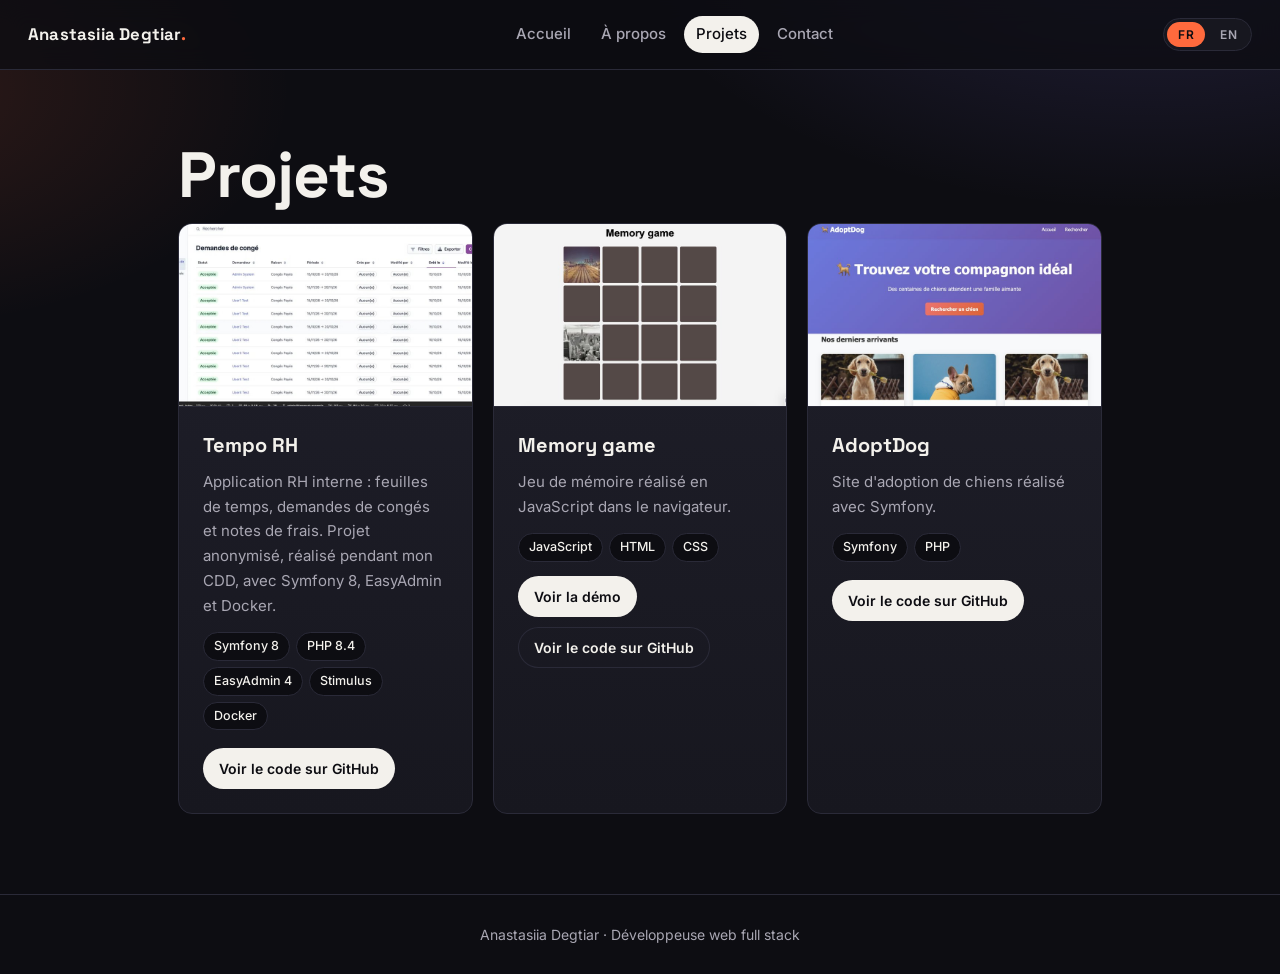
==== work.html @ 731a6011 "Add files via upload" ====
<!DOCTYPE html>
<html lang="fr">
<head>
<meta charset="UTF-8">
<meta name="viewport" content="width=device-width, initial-scale=1.0">
<title>Projets – Anastasiia Degtiar</title>
<meta name="description" content="Projets d'Anastasiia Degtiar, développeuse web full stack junior (PHP, Symfony)">
<link rel="icon" href="favicon.svg" type="image/svg+xml">
<link rel="stylesheet" href="style.css">
</head>
<body>
<header class="top">
  <a class="brand" href="index.html">Anastasiia Degtiar</a>
  <nav>
    <a href="index.html" data-fr="Accueil" data-en="Home">Accueil</a>
    <a href="about.html" data-fr="À propos" data-en="About">À propos</a>
    <a href="work.html" class="actif" data-fr="Projets" data-en="Work">Projets</a>
    <a href="contact.html" data-fr="Contact" data-en="Contact">Contact</a>
  </nav>
  <div class="lang"><button data-lang="fr" class="actif">FR</button><button data-lang="en">EN</button></div>
</header>
<main>
  <h1 data-fr="Projets" data-en="Work">Projets</h1>
  <div class="cartes">

    <article class="carte">
      <img class="vignette" src="images/tempo-rh.jpg" alt="Aperçu de Tempo RH">
      <div class="corps">
        <h3>Tempo RH</h3>
        <p data-fr="Application RH interne : feuilles de temps, demandes de congés et notes de frais. Projet anonymisé, réalisé pendant mon CDD, avec Symfony 8, EasyAdmin et Docker." data-en="Internal HR application: timesheets, leave requests and expense reports. Anonymised project, built during my fixed-term contract, with Symfony 8, EasyAdmin and Docker.">Application RH interne : feuilles de temps, demandes de congés et notes de frais. Projet anonymisé, réalisé pendant mon CDD, avec Symfony 8, EasyAdmin et Docker.</p>
        <div class="tags"><span>Symfony 8</span><span>PHP 8.4</span><span>EasyAdmin 4</span><span>Stimulus</span><span>Docker</span></div>
        <a class="bouton" href="https://github.com/Anastasia-ITIAM/tempo-rh" target="_blank" rel="noopener" data-fr="Voir le code sur GitHub" data-en="View code on GitHub">Voir le code sur GitHub</a>
      </div>
    </article>

    <article class="carte">
      <img class="vignette" src="images/memory-game.jpg" alt="Aperçu du memory game">
      <div class="corps">
        <h3>Memory game</h3>
        <p data-fr="Jeu de mémoire réalisé en JavaScript dans le navigateur." data-en="Memory game built in JavaScript for the browser.">Jeu de mémoire réalisé en JavaScript dans le navigateur.</p>
        <div class="tags"><span>JavaScript</span><span>HTML</span><span>CSS</span></div>
        <div class="actions">
          <a class="bouton" href="demos/memory-game/index.html" target="_blank" rel="noopener" data-fr="Voir la démo" data-en="View demo">Voir la démo</a>
          <a class="bouton bouton-secondaire" href="https://github.com/Anastasia-ITIAM/memory-game" target="_blank" rel="noopener" data-fr="Voir le code sur GitHub" data-en="View code on GitHub">Voir le code sur GitHub</a>
        </div>
      </div>
    </article>


    <article class="carte">
      <img class="vignette" src="images/adoptdog.jpg" alt="Aperçu d'AdoptDog">
      <div class="corps">
        <h3>AdoptDog</h3>
        <p data-fr="Site d'adoption de chiens réalisé avec Symfony." data-en="Dog adoption website built with Symfony.">Site d'adoption de chiens réalisé avec Symfony.</p>
        <div class="tags"><span>Symfony</span><span>PHP</span></div>
        <a class="bouton" href="https://github.com/Anastasia-ITIAM/adoptdog" target="_blank" rel="noopener" data-fr="Voir le code sur GitHub" data-en="View code on GitHub">Voir le code sur GitHub</a>
      </div>
    </article>

  </div>
</main>
<footer><span data-fr="Anastasiia Degtiar · Développeuse web full stack" data-en="Anastasiia Degtiar · Full stack web developer">Anastasiia Degtiar · Développeuse web full stack</span></footer>
<script src="lang.js"></script>
</body>
</html>
---- style.css ----
@import url("https://fonts.googleapis.com/css2?family=Space+Grotesk:wght@500;700&family=Inter:wght@400;500;600&display=swap");

:root {
  --fond: #0d0d12;
  --surface: #17171f;
  --surface-2: #1f1f2a;
  --texte: #f3f1ec;
  --texte-doux: #a9a7b3;
  --accent: #ff6a3d;
  --accent-2: #8b7bff;
  --ligne: #2a2a38;
  --rayon: 14px;
}

* { box-sizing: border-box; }
html, body { margin: 0; padding: 0; }

body {
  font-family: "Inter", system-ui, -apple-system, "Helvetica Neue", Arial, sans-serif;
  background:
    radial-gradient(900px 500px at 90% -10%, rgba(139, 123, 255, 0.18), transparent 60%),
    radial-gradient(700px 400px at -10% 10%, rgba(255, 106, 61, 0.14), transparent 60%),
    var(--fond);
  background-attachment: fixed;
  color: var(--texte);
  line-height: 1.65;
  font-size: 17px;
  min-height: 100vh;
  display: flex;
  flex-direction: column;
}

::selection { background: var(--accent); color: #0d0d12; }

/* Barre de navigation */
header.top {
  display: flex; justify-content: space-between; align-items: center; flex-wrap: wrap; gap: 12px;
  padding: 16px 28px;
  background: rgba(13, 13, 18, 0.75);
  backdrop-filter: blur(12px);
  -webkit-backdrop-filter: blur(12px);
  border-bottom: 1px solid var(--ligne);
  position: sticky; top: 0; z-index: 10;
}
header.top .brand {
  font-family: "Space Grotesk", sans-serif; font-weight: 700; font-size: 1.05rem;
  color: var(--texte); text-decoration: none; letter-spacing: 0.2px;
}
header.top .brand::after { content: "."; color: var(--accent); }
nav { display: flex; flex-wrap: wrap; gap: 6px; }
nav a {
  color: var(--texte-doux); text-decoration: none; font-size: 15px; font-weight: 500;
  padding: 6px 12px; border-radius: 999px; transition: color .2s, background .2s;
}
nav a:hover { color: var(--texte); background: var(--surface-2); }
nav a.actif { color: var(--fond); background: var(--texte); }

.lang { display: flex; gap: 4px; background: var(--surface); padding: 3px; border-radius: 999px; border: 1px solid var(--ligne); }
.lang button {
  background: none; border: 0; color: var(--texte-doux); cursor: pointer;
  font: 600 12px "Inter", sans-serif; letter-spacing: 0.5px;
  padding: 5px 11px; border-radius: 999px; transition: all .2s;
}
.lang button.actif { background: var(--accent); color: #0d0d12; }

/* Contenu */
main { max-width: 980px; width: 100%; margin: 0 auto; padding: 72px 28px 80px; flex: 1; }

h1 {
  font-family: "Space Grotesk", sans-serif; font-weight: 700;
  font-size: clamp(2.4rem, 6vw, 4rem); line-height: 1.05; margin: 0 0 14px; letter-spacing: -1px;
}
h1 + .role, .role { color: var(--accent); font-weight: 600; font-size: 1.1rem; margin: 0 0 22px; }

h2 {
  font-family: "Space Grotesk", sans-serif; font-weight: 700;
  font-size: 1.35rem; color: var(--texte); margin: 56px 0 18px;
  display: flex; align-items: center; gap: 12px;
}
h2::after { content: ""; flex: 1; height: 1px; background: var(--ligne); }

p { margin: 0 0 16px; color: var(--texte-doux); max-width: 70ch; }

/* Boutons-liens */
.liens { display: flex; flex-wrap: wrap; gap: 12px; margin-top: 28px; }
.liens a {
  display: inline-flex; align-items: center; gap: 8px;
  padding: 11px 20px; border-radius: 999px; text-decoration: none;
  font-weight: 600; font-size: 15px;
  background: var(--texte); color: var(--fond);
  transition: transform .2s, box-shadow .2s, background .2s;
}
.liens a:nth-child(2) { background: transparent; color: var(--texte); box-shadow: inset 0 0 0 1px var(--ligne); }
.liens a:nth-child(3) { background: transparent; color: var(--texte); box-shadow: inset 0 0 0 1px var(--ligne); }
.liens a:hover { transform: translateY(-2px); box-shadow: 0 10px 30px -10px rgba(255, 106, 61, 0.6); }
.liens a:nth-child(2):hover, .liens a:nth-child(3):hover { box-shadow: inset 0 0 0 1px var(--accent); color: var(--accent); }

/* Cartes projets */
.cartes { display: grid; grid-template-columns: repeat(auto-fit, minmax(270px, 1fr)); gap: 20px; }
.carte {
  position: relative; overflow: hidden;
  background: linear-gradient(180deg, var(--surface-2), var(--surface));
  border: 1px solid var(--ligne); border-radius: var(--rayon);
  padding: 0; transition: transform .25s, border-color .25s, box-shadow .25s;
}
.carte::before {
  content: ""; position: absolute; inset: 0 0 auto 0; height: 3px;
  background: linear-gradient(90deg, var(--accent), var(--accent-2));
  transform: scaleX(0); transform-origin: left; transition: transform .35s;
}
.carte:hover { transform: translateY(-4px); border-color: #3a3a4d; box-shadow: 0 20px 40px -20px rgba(0, 0, 0, 0.8); }
.carte:hover::before { transform: scaleX(1); }
.carte h3 { font-family: "Space Grotesk", sans-serif; margin: 0 0 8px; font-size: 1.25rem; color: var(--texte); }
.carte p { font-size: 15px; margin-bottom: 14px; }

/* Vignettes et boutons de projet */
.vignette {
  display: block; width: 100%; aspect-ratio: 16 / 10; object-fit: cover;
  border-bottom: 1px solid var(--ligne);
  transition: transform .4s;
}
.carte:hover .vignette { transform: scale(1.03); }
.corps { padding: 22px 24px 24px; }
.bouton {
  display: inline-flex; align-items: center; gap: 8px; margin-top: 4px;
  padding: 9px 16px; border-radius: 999px; text-decoration: none;
  font-size: 14px; font-weight: 600; color: var(--fond); background: var(--texte);
  transition: background .2s, color .2s;
}
.bouton:hover { background: var(--accent); color: var(--fond); text-decoration: none; }
.actions { display: flex; flex-wrap: wrap; gap: 10px; margin-top: 4px; }
.actions .bouton { margin-top: 0; }
.bouton-secondaire { background: transparent; color: var(--texte); box-shadow: inset 0 0 0 1px var(--ligne); }
.bouton-secondaire:hover { background: transparent; color: var(--accent); box-shadow: inset 0 0 0 1px var(--accent); }

/* Étiquettes */
.tags { display: flex; flex-wrap: wrap; gap: 6px; margin-bottom: 14px; }
.tags span {
  font-size: 12.5px; font-weight: 500; color: var(--texte);
  background: var(--fond); border: 1px solid var(--ligne);
  border-radius: 999px; padding: 3px 10px;
}

/* En-tête de page avec bouton */
.entete { display: flex; justify-content: space-between; align-items: center; gap: 16px; flex-wrap: wrap; margin-bottom: 8px; }
.entete h1 { margin-bottom: 0; }

/* Listes */
ul.simple { list-style: none; padding: 0; margin: 0; }
ul.simple li {
  padding: 14px 0 14px 22px; border-bottom: 1px solid var(--ligne);
  color: var(--texte-doux); position: relative;
}
ul.simple li::before {
  content: ""; position: absolute; left: 0; top: 24px;
  width: 8px; height: 8px; border-radius: 50%; background: var(--accent);
}

footer {
  text-align: center; color: var(--texte-doux); font-size: 14px;
  padding: 28px; border-top: 1px solid var(--ligne);
}

/* Mobile */
@media (max-width: 640px) {
  header.top { padding: 14px 16px; }
  main { padding: 44px 18px 56px; }
  h2 { margin-top: 44px; }
}

@media (prefers-reduced-motion: reduce) {
  *, *::before, *::after { transition: none !important; animation: none !important; }
}
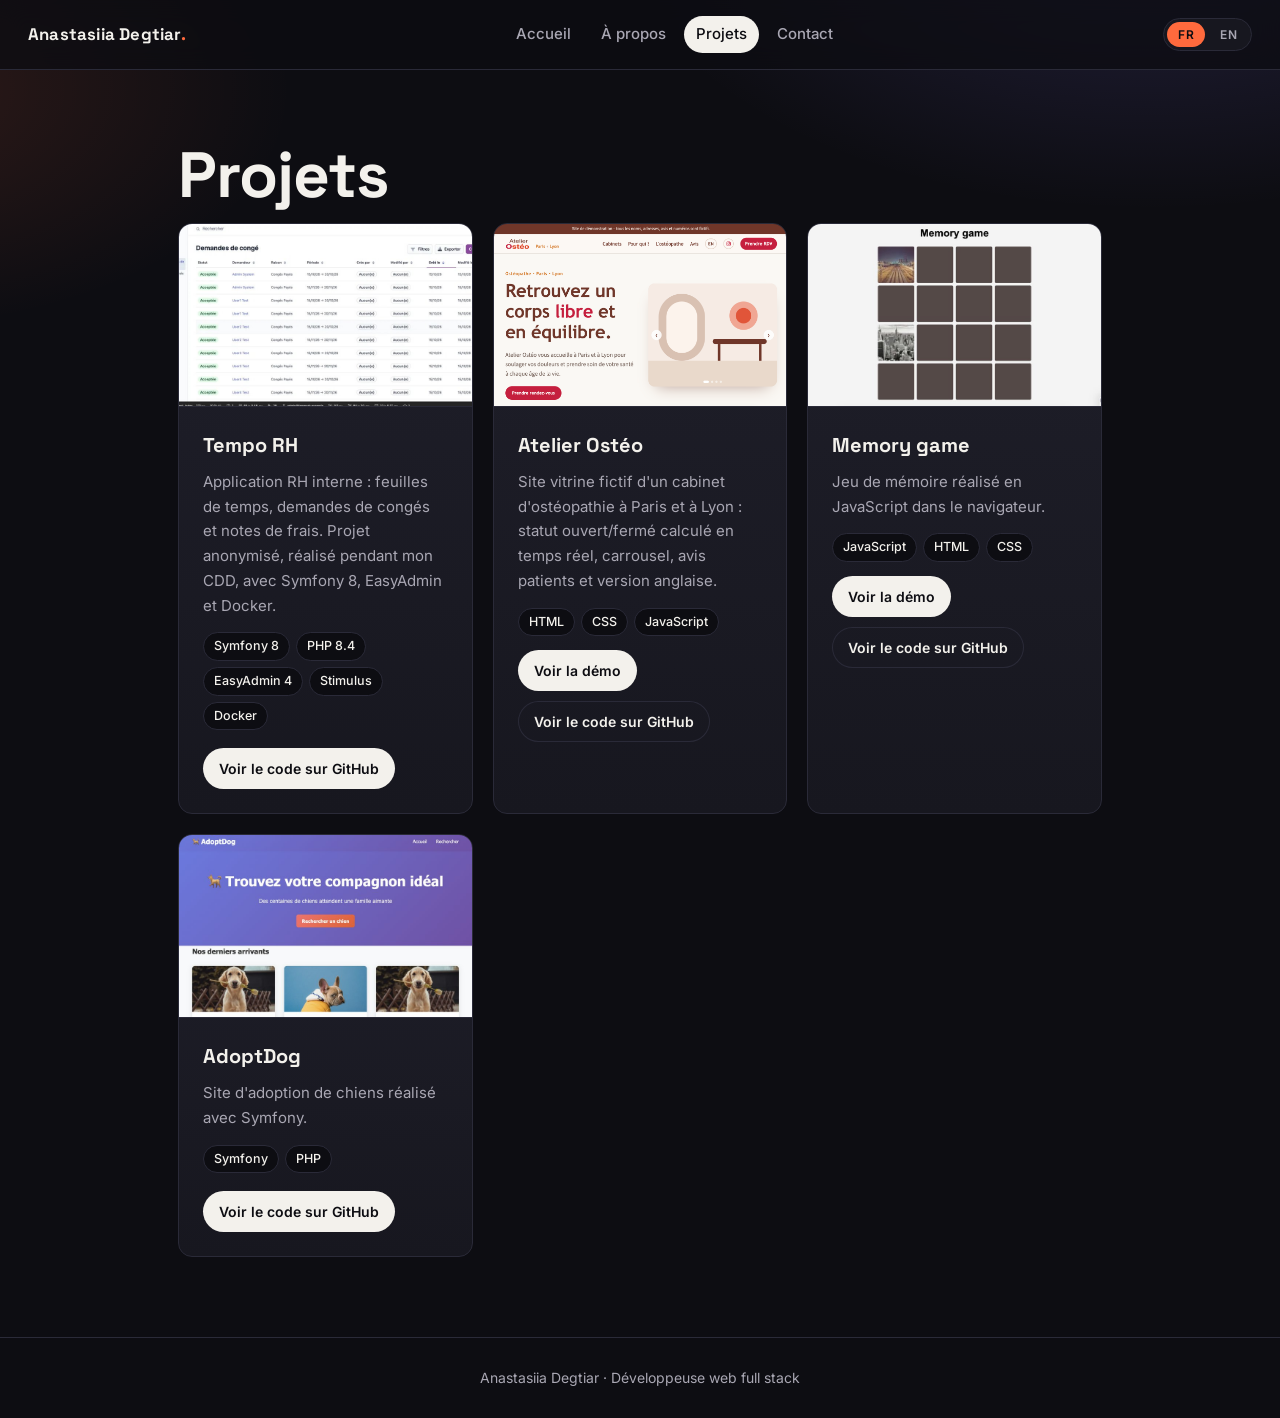
==== commit e338b01d: "- add a project card for Atelier Ostéo, a fictional osteopathy clinic" ====
--- a/work.html
+++ b/work.html
@@ -34,6 +34,19 @@
     </article>
 
     <article class="carte">
+      <img class="vignette" src="images/atelier-osteo.png" alt="Aperçu du site Atelier Ostéo">
+      <div class="corps">
+        <h3>Atelier Ostéo</h3>
+        <p data-fr="Site vitrine fictif d'un cabinet d'ostéopathie à Paris et à Lyon : statut ouvert/fermé calculé en temps réel, carrousel, avis patients et version anglaise." data-en="Fictional showcase website for an osteopathy practice in Paris and Lyon: real-time open/closed status, carousel, patient reviews and English version.">Site vitrine fictif d'un cabinet d'ostéopathie à Paris et à Lyon : statut ouvert/fermé calculé en temps réel, carrousel, avis patients et version anglaise.</p>
+        <div class="tags"><span>HTML</span><span>CSS</span><span>JavaScript</span></div>
+        <div class="actions">
+          <a class="bouton" href="demos/atelier-osteo/index.html" target="_blank" rel="noopener" data-fr="Voir la démo" data-en="View demo">Voir la démo</a>
+          <a class="bouton bouton-secondaire" href="https://github.com/Anastasia-ITIAM/atelier-osteo" target="_blank" rel="noopener" data-fr="Voir le code sur GitHub" data-en="View code on GitHub">Voir le code sur GitHub</a>
+        </div>
+      </div>
+    </article>
+
+    <article class="carte">
       <img class="vignette" src="images/memory-game.jpg" alt="Aperçu du memory game">
       <div class="corps">
         <h3>Memory game</h3>
@@ -46,7 +59,6 @@
       </div>
     </article>
 
-
     <article class="carte">
       <img class="vignette" src="images/adoptdog.jpg" alt="Aperçu d'AdoptDog">
       <div class="corps">
@@ -56,7 +68,6 @@
         <a class="bouton" href="https://github.com/Anastasia-ITIAM/adoptdog" target="_blank" rel="noopener" data-fr="Voir le code sur GitHub" data-en="View code on GitHub">Voir le code sur GitHub</a>
       </div>
     </article>
-
   </div>
 </main>
 <footer><span data-fr="Anastasiia Degtiar · Développeuse web full stack" data-en="Anastasiia Degtiar · Full stack web developer">Anastasiia Degtiar · Développeuse web full stack</span></footer>
